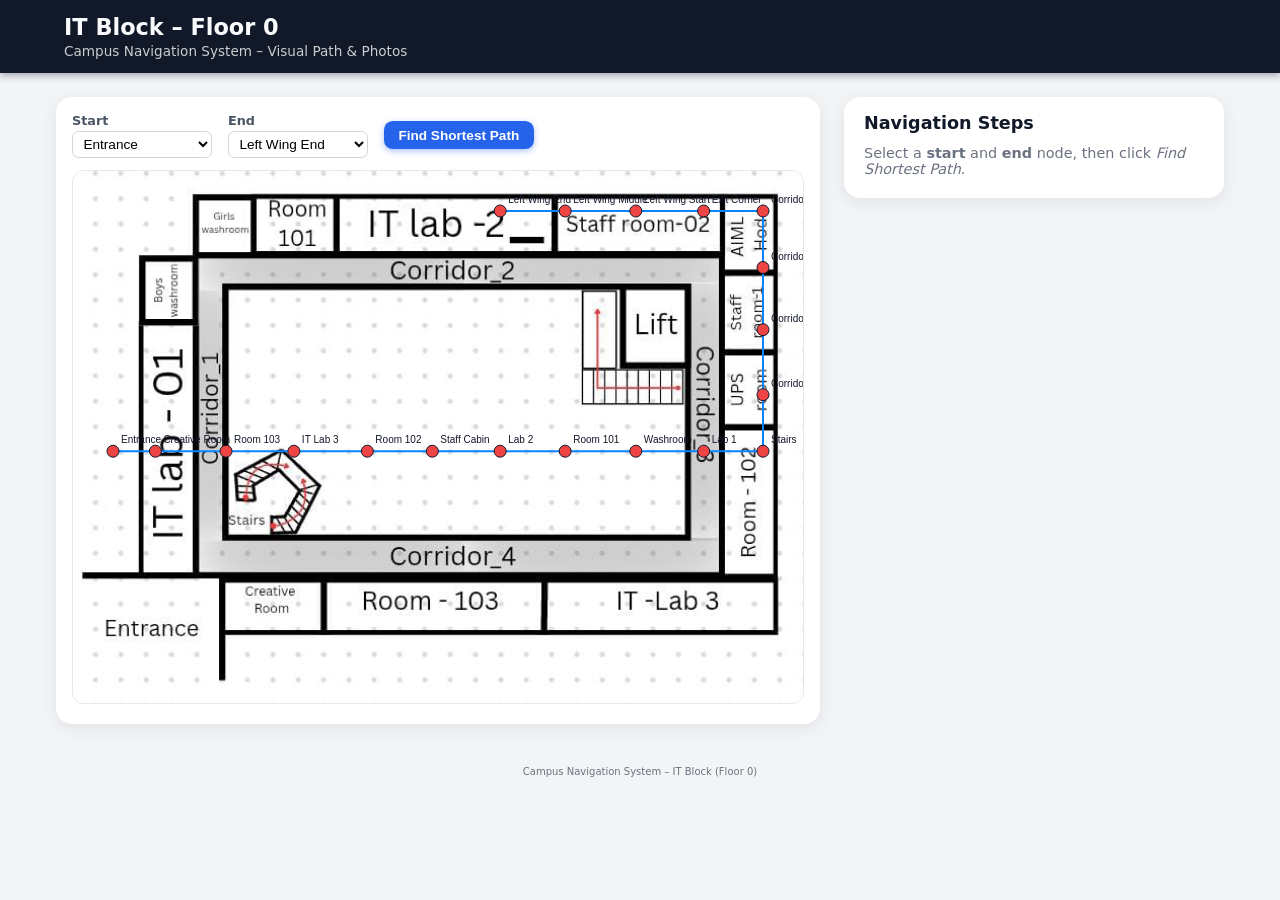
==== data/Buildings/IT_block/floors/floor0/index.html @ 9ea5c450 "change" ====
<!DOCTYPE html>
<html lang="en">
<head>
  <meta charset="UTF-8" />
  <meta name="viewport" content="width=device-width, initial-scale=1.0" />
  <title>IT Block – Floor 0 Navigation</title>
  <link rel="stylesheet" href="style.css" />
</head>
<body>
  <header class="topbar">
    <div class="topbar-inner">
      <div>
        <h1>IT Block – Floor 0</h1>
        <p class="subtitle">Campus Navigation System – Visual Path & Photos</p>
      </div>
    </div>
  </header>

  <main class="layout">
    <!-- LEFT: MAP PANEL -->
    <section class="map-panel">
      <div class="controls">
        <div class="control-group">
          <label for="startNode">Start</label>
          <select id="startNode"></select>
        </div>
        <div class="control-group">
          <label for="endNode">End</label>
          <select id="endNode"></select>
        </div>
        <button id="findPath">Find Shortest Path</button>
        <span id="status" class="status"></span>
      </div>

      <div id="floor-map-container">
        <img
          id="floor-map"
          src="./floormap_0.jpg"
          alt="IT Block – Floor 0 Map"
        />
        <canvas id="floor-canvas"></canvas>
      </div>
    </section>

    <!-- RIGHT: STEP-BY-STEP PANEL -->
    <aside class="info-panel">
      <h2>Navigation Steps</h2>

      <div id="no-path-message">
        Select a <strong>start</strong> and <strong>end</strong> node, then click
        <em>Find Shortest Path</em>.
      </div>

      <div id="path-panel" class="hidden">
        <div class="step-header">
          <button id="prevStep" class="step-btn" type="button">◀ Prev</button>
          <span id="stepIndicator" class="step-indicator"></span>
          <button id="nextStep" class="step-btn" type="button">Next ▶</button>
        </div>

        <div id="step-details">
          <h3 id="step-title"></h3>
          <p id="step-description"></p>
        </div>

        <div class="step-image-wrapper">
          <img id="step-image" alt="Current step photo" />
        </div>

        <h4>Full Path</h4>
        <ol id="step-list"></ol>
      </div>
    </aside>
  </main>

  <footer class="footer">
    <small>Campus Navigation System – IT Block (Floor 0)</small>
  </footer>

  <script src="script.js"></script>
</body>
</html>
---- data/Buildings/IT_block/floors/floor0/style.css ----
*,
*::before,
*::after {
  box-sizing: border-box;
}

body {
  margin: 0;
  font-family: system-ui, -apple-system, BlinkMacSystemFont, "Segoe UI",
    sans-serif;
  background: #f3f4f6;
  color: #111827;
}

/* Top bar */

.topbar {
  background: #111827;
  color: #f9fafb;
  box-shadow: 0 2px 8px rgba(15, 23, 42, 0.4);
}

.topbar-inner {
  max-width: 1200px;
  margin: 0 auto;
  padding: 0.9rem 1.5rem;
  display: flex;
  align-items: center;
  justify-content: space-between;
}

.topbar h1 {
  margin: 0;
  font-size: 1.4rem;
}

.subtitle {
  margin: 0.15rem 0 0;
  font-size: 0.85rem;
  opacity: 0.8;
}

/* Layout */

.layout {
  max-width: 1200px;
  margin: 1.5rem auto 2.5rem;
  padding: 0 1rem;
  display: flex;
  flex-wrap: wrap;
  gap: 1.5rem;
  align-items: flex-start;
}

.map-panel,
.info-panel {
  background: #ffffff;
  border-radius: 1rem;
  box-shadow: 0 4px 16px rgba(15, 23, 42, 0.08);
}

/* Map panel */

.map-panel {
  flex: 1 1 640px;
  padding: 1rem 1rem 1.25rem;
}

.controls {
  display: flex;
  flex-wrap: wrap;
  gap: 0.75rem 1rem;
  align-items: center;
  margin-bottom: 0.75rem;
}

.control-group {
  display: flex;
  flex-direction: column;
  gap: 0.15rem;
  font-size: 0.8rem;
}

label {
  font-weight: 600;
  color: #4b5563;
}

select {
  min-width: 140px;
  padding: 0.25rem 0.4rem;
  border-radius: 0.4rem;
  border: 1px solid #d1d5db;
  font-size: 0.85rem;
  background: #ffffff;
}

button#findPath {
  padding: 0.4rem 0.9rem;
  border-radius: 0.55rem;
  border: none;
  font-size: 0.85rem;
  font-weight: 600;
  cursor: pointer;
  background: #2563eb;
  color: #ffffff;
  box-shadow: 0 2px 6px rgba(37, 99, 235, 0.4);
  transition: transform 0.05s ease, box-shadow 0.05s ease,
    background 0.15s ease;
}

button#findPath:hover {
  background: #1d4ed8;
  box-shadow: 0 4px 10px rgba(37, 99, 235, 0.5);
  transform: translateY(-1px);
}

button#findPath:active {
  transform: translateY(0);
  box-shadow: 0 2px 6px rgba(37, 99, 235, 0.4);
}

.status {
  font-size: 0.8rem;
  color: #6b7280;
}

/* Map + canvas */

#floor-map-container {
  position: relative;
  width: 100%;
  border-radius: 0.75rem;
  border: 1px solid #e5e7eb;
  overflow: hidden;
  margin-top: 0.4rem;
}

#floor-map {
  width: 100%;
  display: block;
}

#floor-canvas {
  position: absolute;
  top: 0;
  left: 0;
  width: 100%;
  height: 100%;
  pointer-events: none;
}

/* Info panel */

.info-panel {
  flex: 1 1 320px;
  max-width: 380px;
  padding: 1rem 1.25rem 1.3rem;
}

.info-panel h2 {
  margin: 0;
  font-size: 1.1rem;
}

#no-path-message {
  margin-top: 0.75rem;
  font-size: 0.9rem;
  color: #6b7280;
}

.hidden {
  display: none;
}

.step-header {
  display: flex;
  align-items: center;
  justify-content: space-between;
  gap: 0.75rem;
  margin-top: 0.8rem;
}

.step-btn {
  padding: 0.25rem 0.7rem;
  font-size: 0.8rem;
  border-radius: 999px;
  border: 1px solid #d1d5db;
  background: #f9fafb;
  cursor: pointer;
}

.step-btn:hover {
  background: #e5e7eb;
}

.step-indicator {
  font-size: 0.85rem;
  font-weight: 600;
  color: #374151;
}

#step-details {
  margin-top: 0.6rem;
}

#step-title {
  margin: 0;
  font-size: 1rem;
}

#step-description {
  margin: 0.25rem 0 0;
  font-size: 0.85rem;
  color: #4b5563;
}

.step-image-wrapper {
  margin-top: 0.7rem;
  border-radius: 0.75rem;
  overflow: hidden;
  border: 1px solid #e5e7eb;
}

#step-image {
  width: 100%;
  height: auto;
  display: block;
  object-fit: cover;
}

#step-list {
  margin: 0.8rem 0 0.4rem;
  padding-left: 1.25rem;
  font-size: 0.85rem;
  max-height: 210px;
  overflow-y: auto;
}

#step-list li {
  margin-bottom: 0.2rem;
}

/* Footer */

.footer {
  text-align: center;
  font-size: 0.75rem;
  color: #6b7280;
  padding-bottom: 1rem;
}

/* Responsive */

@media (max-width: 900px) {
  .layout {
    flex-direction: column;
  }

  .info-panel {
    max-width: 100%;
  }
}
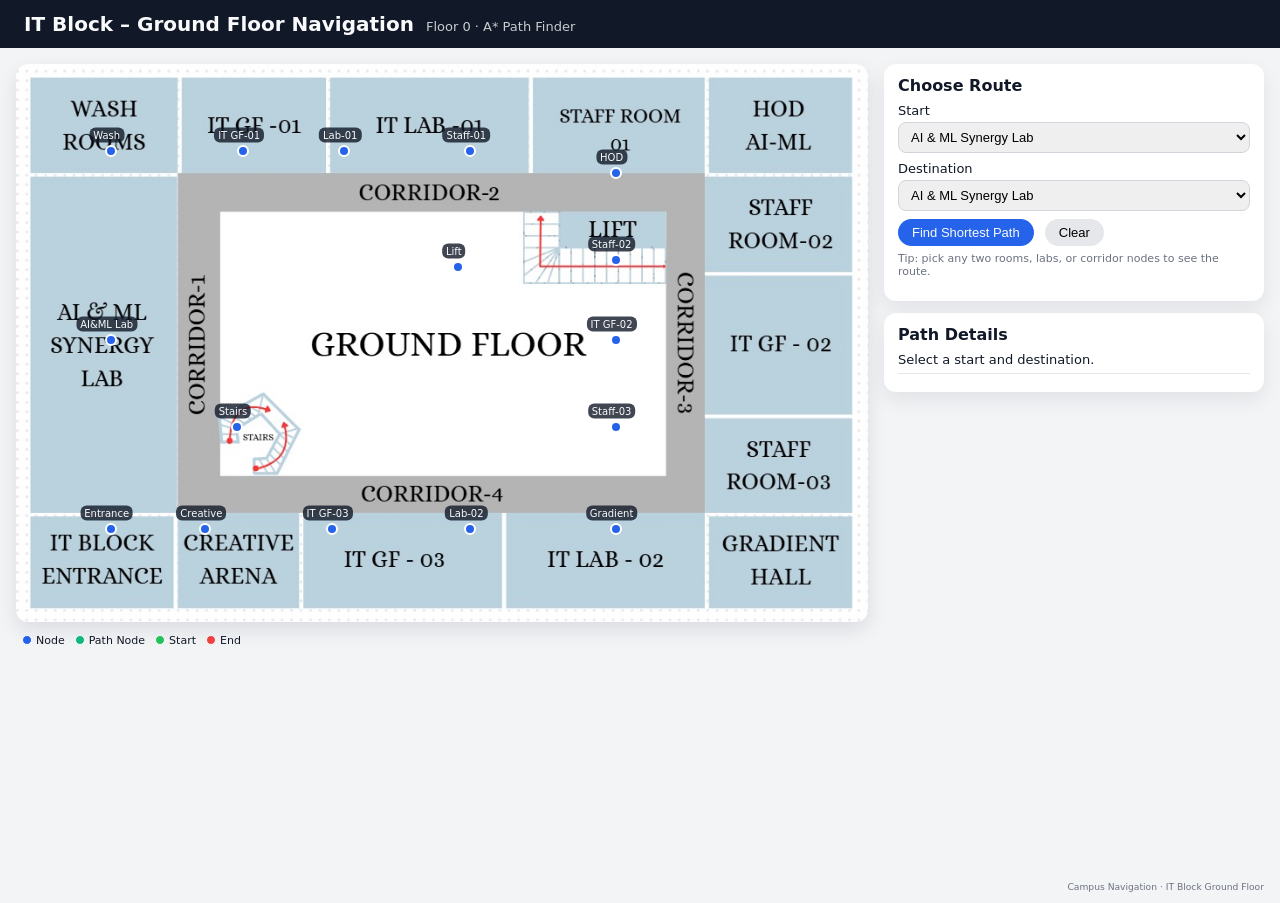
==== commit 16f72ab4: "changes" ====
--- a/data/Buildings/IT_block/floors/floor0/index.html
+++ b/data/Buildings/IT_block/floors/floor0/index.html
@@ -2,81 +2,80 @@
 <html lang="en">
 <head>
   <meta charset="UTF-8" />
-  <meta name="viewport" content="width=device-width, initial-scale=1.0" />
   <title>IT Block – Floor 0 Navigation</title>
   <link rel="stylesheet" href="style.css" />
 </head>
 <body>
-  <header class="topbar">
-    <div class="topbar-inner">
-      <div>
-        <h1>IT Block – Floor 0</h1>
-        <p class="subtitle">Campus Navigation System – Visual Path & Photos</p>
-      </div>
-    </div>
+  <header class="top-bar">
+    <h1>IT Block – Ground Floor Navigation</h1>
+    <span class="subtitle">Floor 0 · A* Path Finder</span>
   </header>
 
   <main class="layout">
-    <!-- LEFT: MAP PANEL -->
+    <!-- LEFT: MAP -->
     <section class="map-panel">
-      <div class="controls">
-        <div class="control-group">
+      <div id="map-container">
+        <!-- Floor map -->
+        <img
+          id="floor-map"
+          src="floormap_0.jpg"
+          alt="IT Block Ground Floor Map"
+        />
+
+        <!-- Path overlay -->
+        <svg id="path-overlay"></svg>
+      </div>
+      <div class="legend">
+        <span class="legend-item">
+          <span class="legend-node normal"></span> Node
+        </span>
+        <span class="legend-item">
+          <span class="legend-node on-path"></span> Path Node
+        </span>
+        <span class="legend-item">
+          <span class="legend-node start"></span> Start
+        </span>
+        <span class="legend-item">
+          <span class="legend-node end"></span> End
+        </span>
+      </div>
+    </section>
+
+    <!-- RIGHT: CONTROLS -->
+    <section class="controls-panel">
+      <div class="card">
+        <h2>Choose Route</h2>
+        <div class="field-row">
           <label for="startNode">Start</label>
           <select id="startNode"></select>
         </div>
-        <div class="control-group">
-          <label for="endNode">End</label>
+        <div class="field-row">
+          <label for="endNode">Destination</label>
           <select id="endNode"></select>
         </div>
-        <button id="findPath">Find Shortest Path</button>
-        <span id="status" class="status"></span>
+        <button id="findPathBtn">Find Shortest Path</button>
+        <button id="clearPathBtn" class="secondary">Clear</button>
+        <p class="hint">
+          Tip: pick any two rooms, labs, or corridor nodes to see the route.
+        </p>
       </div>
 
-      <div id="floor-map-container">
-        <img
-          id="floor-map"
-          src="./floormap_0.jpg"
-          alt="IT Block – Floor 0 Map"
-        />
-        <canvas id="floor-canvas"></canvas>
+      <div class="card">
+        <h2>Path Details</h2>
+        <div id="path-summary" class="path-summary">
+          Select a start and destination.
+        </div>
+        <div id="path-steps" class="path-steps"></div>
       </div>
     </section>
-
-    <!-- RIGHT: STEP-BY-STEP PANEL -->
-    <aside class="info-panel">
-      <h2>Navigation Steps</h2>
-
-      <div id="no-path-message">
-        Select a <strong>start</strong> and <strong>end</strong> node, then click
-        <em>Find Shortest Path</em>.
-      </div>
-
-      <div id="path-panel" class="hidden">
-        <div class="step-header">
-          <button id="prevStep" class="step-btn" type="button">◀ Prev</button>
-          <span id="stepIndicator" class="step-indicator"></span>
-          <button id="nextStep" class="step-btn" type="button">Next ▶</button>
-        </div>
-
-        <div id="step-details">
-          <h3 id="step-title"></h3>
-          <p id="step-description"></p>
-        </div>
-
-        <div class="step-image-wrapper">
-          <img id="step-image" alt="Current step photo" />
-        </div>
-
-        <h4>Full Path</h4>
-        <ol id="step-list"></ol>
-      </div>
-    </aside>
   </main>
 
   <footer class="footer">
-    <small>Campus Navigation System – IT Block (Floor 0)</small>
+    <small>Campus Navigation · IT Block Ground Floor</small>
   </footer>
 
-  <script src="script.js"></script>
+  <script src="script.js" defer></script>
 </body>
 </html>
+
+
--- a/data/Buildings/IT_block/floors/floor0/style.css
+++ b/data/Buildings/IT_block/floors/floor0/style.css
@@ -1,3 +1,5 @@
+/* BASIC LAYOUT */
+
 *,
 *::before,
 *::after {
@@ -7,257 +9,295 @@
 body {
   margin: 0;
   font-family: system-ui, -apple-system, BlinkMacSystemFont, "Segoe UI",
-    sans-serif;
+    Roboto, sans-serif;
   background: #f3f4f6;
   color: #111827;
 }
 
-/* Top bar */
-
-.topbar {
+.top-bar {
+  padding: 12px 24px;
   background: #111827;
   color: #f9fafb;
-  box-shadow: 0 2px 8px rgba(15, 23, 42, 0.4);
-}
-
-.topbar-inner {
-  max-width: 1200px;
-  margin: 0 auto;
-  padding: 0.9rem 1.5rem;
-  display: flex;
-  align-items: center;
-  justify-content: space-between;
-}
-
-.topbar h1 {
+  display: flex;
+  align-items: baseline;
+  gap: 12px;
+}
+
+.top-bar h1 {
   margin: 0;
-  font-size: 1.4rem;
+  font-size: 20px;
 }
 
 .subtitle {
-  margin: 0.15rem 0 0;
-  font-size: 0.85rem;
+  font-size: 13px;
   opacity: 0.8;
 }
 
-/* Layout */
-
 .layout {
-  max-width: 1200px;
-  margin: 1.5rem auto 2.5rem;
-  padding: 0 1rem;
-  display: flex;
-  flex-wrap: wrap;
-  gap: 1.5rem;
-  align-items: flex-start;
-}
-
-.map-panel,
-.info-panel {
+  display: flex;
+  gap: 16px;
+  padding: 16px;
+  height: calc(100vh - 72px);
+}
+
+/* PANELS */
+
+.map-panel {
+  flex: 2;
+  min-width: 0;
+  display: flex;
+  flex-direction: column;
+  gap: 8px;
+}
+
+.controls-panel {
+  flex: 1;
+  min-width: 280px;
+  max-width: 380px;
+  display: flex;
+  flex-direction: column;
+  gap: 12px;
+}
+
+.card {
   background: #ffffff;
-  border-radius: 1rem;
-  box-shadow: 0 4px 16px rgba(15, 23, 42, 0.08);
-}
-
-/* Map panel */
-
-.map-panel {
-  flex: 1 1 640px;
-  padding: 1rem 1rem 1.25rem;
-}
-
-.controls {
-  display: flex;
-  flex-wrap: wrap;
-  gap: 0.75rem 1rem;
-  align-items: center;
-  margin-bottom: 0.75rem;
-}
-
-.control-group {
-  display: flex;
-  flex-direction: column;
-  gap: 0.15rem;
-  font-size: 0.8rem;
-}
-
-label {
-  font-weight: 600;
-  color: #4b5563;
-}
-
-select {
-  min-width: 140px;
-  padding: 0.25rem 0.4rem;
-  border-radius: 0.4rem;
-  border: 1px solid #d1d5db;
-  font-size: 0.85rem;
-  background: #ffffff;
-}
-
-button#findPath {
-  padding: 0.4rem 0.9rem;
-  border-radius: 0.55rem;
-  border: none;
-  font-size: 0.85rem;
-  font-weight: 600;
-  cursor: pointer;
-  background: #2563eb;
-  color: #ffffff;
-  box-shadow: 0 2px 6px rgba(37, 99, 235, 0.4);
-  transition: transform 0.05s ease, box-shadow 0.05s ease,
-    background 0.15s ease;
-}
-
-button#findPath:hover {
-  background: #1d4ed8;
-  box-shadow: 0 4px 10px rgba(37, 99, 235, 0.5);
-  transform: translateY(-1px);
-}
-
-button#findPath:active {
-  transform: translateY(0);
-  box-shadow: 0 2px 6px rgba(37, 99, 235, 0.4);
-}
-
-.status {
-  font-size: 0.8rem;
-  color: #6b7280;
-}
-
-/* Map + canvas */
-
-#floor-map-container {
+  border-radius: 12px;
+  padding: 12px 14px;
+  box-shadow: 0 8px 20px rgba(15, 23, 42, 0.08);
+}
+
+.card h2 {
+  margin: 0 0 8px;
+  font-size: 16px;
+}
+
+/* MAP + NODES */
+
+#map-container {
   position: relative;
+  background: #e5e7eb;
+  border-radius: 12px;
+  overflow: hidden;
+  box-shadow: 0 8px 20px rgba(15, 23, 42, 0.1);
+}
+
+#floor-map {
+  display: block;
   width: 100%;
-  border-radius: 0.75rem;
-  border: 1px solid #e5e7eb;
-  overflow: hidden;
-  margin-top: 0.4rem;
-}
-
-#floor-map {
-  width: 100%;
-  display: block;
-}
-
-#floor-canvas {
+  height: auto;
+}
+
+/* SVG overlay that holds the path polyline */
+#path-overlay {
   position: absolute;
-  top: 0;
-  left: 0;
+  inset: 0;
   width: 100%;
   height: 100%;
   pointer-events: none;
 }
 
-/* Info panel */
-
-.info-panel {
-  flex: 1 1 320px;
-  max-width: 380px;
-  padding: 1rem 1.25rem 1.3rem;
-}
-
-.info-panel h2 {
-  margin: 0;
-  font-size: 1.1rem;
-}
-
-#no-path-message {
-  margin-top: 0.75rem;
-  font-size: 0.9rem;
+/* Node markers */
+
+.map-node {
+  position: absolute;
+  width: 12px;
+  height: 12px;
+  border-radius: 999px;
+  border: 2px solid #ffffff;
+  background: #2563eb; /* normal node */
+  transform: translate(-50%, -50%);
+  cursor: pointer;
+}
+
+.map-node.on-path {
+  background: #10b981;
+}
+
+.map-node.start-node {
+  background: #22c55e;
+}
+
+.map-node.end-node {
+  background: #ef4444;
+}
+
+.map-node:hover {
+  box-shadow: 0 0 0 4px rgba(37, 99, 235, 0.3);
+}
+
+/* Tiny label near each node (optional) */
+
+.map-node-label {
+  position: absolute;
+  white-space: nowrap;
+  font-size: 10px;
+  padding: 2px 4px;
+  border-radius: 6px;
+  background: rgba(17, 24, 39, 0.8);
+  color: #f9fafb;
+  transform: translate(-50%, -130%);
+  pointer-events: none;
+}
+
+/* LEGEND */
+
+.legend {
+  display: flex;
+  flex-wrap: wrap;
+  gap: 10px;
+  font-size: 11px;
+  padding: 4px 6px;
+}
+
+.legend-item {
+  display: inline-flex;
+  align-items: center;
+  gap: 4px;
+}
+
+.legend-node {
+  display: inline-block;
+  width: 10px;
+  height: 10px;
+  border-radius: 999px;
+  border: 1px solid #ffffff;
+}
+
+.legend-node.normal {
+  background: #2563eb;
+}
+
+.legend-node.on-path {
+  background: #10b981;
+}
+
+.legend-node.start {
+  background: #22c55e;
+}
+
+.legend-node.end {
+  background: #ef4444;
+}
+
+/* CONTROLS */
+
+.field-row {
+  display: flex;
+  flex-direction: column;
+  gap: 4px;
+  margin-bottom: 8px;
+}
+
+label {
+  font-size: 13px;
+}
+
+select {
+  padding: 6px 8px;
+  border-radius: 8px;
+  border: 1px solid #d1d5db;
+  font-size: 13px;
+  outline: none;
+}
+
+select:focus {
+  border-color: #2563eb;
+  box-shadow: 0 0 0 1px rgba(37, 99, 235, 0.4);
+}
+
+button {
+  border: none;
+  border-radius: 999px;
+  padding: 6px 14px;
+  font-size: 13px;
+  font-weight: 500;
+  cursor: pointer;
+  margin-right: 6px;
+}
+
+#findPathBtn {
+  background: #2563eb;
+  color: #f9fafb;
+}
+
+#findPathBtn:hover {
+  filter: brightness(1.05);
+}
+
+.secondary {
+  background: #e5e7eb;
+}
+
+.secondary:hover {
+  filter: brightness(0.97);
+}
+
+.hint {
+  font-size: 11px;
   color: #6b7280;
-}
-
-.hidden {
-  display: none;
-}
-
-.step-header {
-  display: flex;
-  align-items: center;
-  justify-content: space-between;
-  gap: 0.75rem;
-  margin-top: 0.8rem;
-}
-
-.step-btn {
-  padding: 0.25rem 0.7rem;
-  font-size: 0.8rem;
-  border-radius: 999px;
-  border: 1px solid #d1d5db;
-  background: #f9fafb;
-  cursor: pointer;
-}
-
-.step-btn:hover {
-  background: #e5e7eb;
-}
-
-.step-indicator {
-  font-size: 0.85rem;
+  margin-top: 6px;
+}
+
+/* PATH DETAILS */
+
+.path-summary {
+  font-size: 13px;
+  margin-bottom: 6px;
+}
+
+.path-steps {
+  max-height: 55vh;
+  overflow-y: auto;
+  border-top: 1px solid #e5e7eb;
+  padding-top: 6px;
+  font-size: 12px;
+}
+
+.step-item {
+  margin-bottom: 8px;
+  padding-bottom: 6px;
+  border-bottom: 1px dashed #e5e7eb;
+}
+
+.step-item:last-child {
+  border-bottom: none;
+}
+
+.step-title {
   font-weight: 600;
-  color: #374151;
-}
-
-#step-details {
-  margin-top: 0.6rem;
-}
-
-#step-title {
-  margin: 0;
-  font-size: 1rem;
-}
-
-#step-description {
-  margin: 0.25rem 0 0;
-  font-size: 0.85rem;
-  color: #4b5563;
-}
-
-.step-image-wrapper {
-  margin-top: 0.7rem;
-  border-radius: 0.75rem;
-  overflow: hidden;
-  border: 1px solid #e5e7eb;
-}
-
-#step-image {
-  width: 100%;
-  height: auto;
+  margin-bottom: 2px;
+}
+
+.step-meta {
+  font-size: 11px;
+  color: #6b7280;
+}
+
+.step-photo {
   display: block;
-  object-fit: cover;
-}
-
-#step-list {
-  margin: 0.8rem 0 0.4rem;
-  padding-left: 1.25rem;
-  font-size: 0.85rem;
-  max-height: 210px;
-  overflow-y: auto;
-}
-
-#step-list li {
-  margin-bottom: 0.2rem;
-}
-
-/* Footer */
+  margin-top: 4px;
+  max-width: 100%;
+  border-radius: 8px;
+}
+
+/* FOOTER */
 
 .footer {
-  text-align: center;
-  font-size: 0.75rem;
+  padding: 4px 16px 10px;
+  font-size: 11px;
   color: #6b7280;
-  padding-bottom: 1rem;
-}
-
-/* Responsive */
+  text-align: right;
+}
+
+/* SMALL SCREENS */
 
 @media (max-width: 900px) {
   .layout {
     flex-direction: column;
+    height: auto;
   }
 
-  .info-panel {
-    max-width: 100%;
+  .controls-panel {
+    max-width: none;
   }
 }
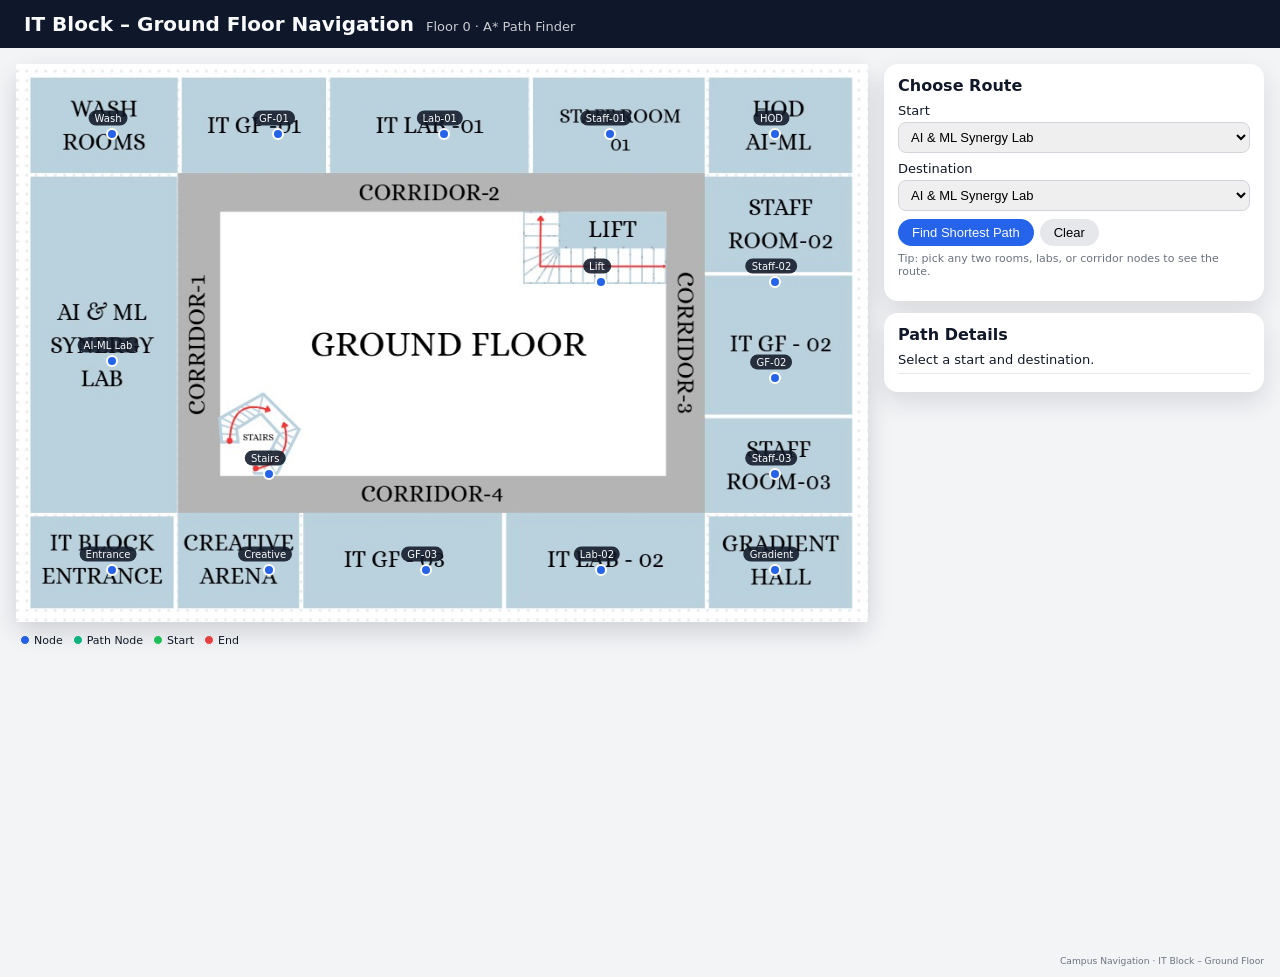
==== commit 2239d8a2: "addition for floor 0" ====
--- a/data/Buildings/IT_block/floors/floor0/index.html
+++ b/data/Buildings/IT_block/floors/floor0/index.html
@@ -15,28 +15,24 @@
     <!-- LEFT: MAP -->
     <section class="map-panel">
       <div id="map-container">
-        <!-- Floor map -->
-        <img
-          id="floor-map"
-          src="floormap_0.jpg"
-          alt="IT Block Ground Floor Map"
-        />
-
-        <!-- Path overlay -->
+        <!-- Floor map image -->
+       <img id="floor-map" src="photos/floormap_0.jpeg" alt="IT Block Ground Floor Map">
+        <!-- Path overlay (SVG) -->
         <svg id="path-overlay"></svg>
       </div>
+
       <div class="legend">
         <span class="legend-item">
-          <span class="legend-node normal"></span> Node
+          <span class="legend-dot node"></span> Node
         </span>
         <span class="legend-item">
-          <span class="legend-node on-path"></span> Path Node
+          <span class="legend-dot path"></span> Path Node
         </span>
         <span class="legend-item">
-          <span class="legend-node start"></span> Start
+          <span class="legend-dot start"></span> Start
         </span>
         <span class="legend-item">
-          <span class="legend-node end"></span> End
+          <span class="legend-dot end"></span> End
         </span>
       </div>
     </section>
@@ -45,16 +41,22 @@
     <section class="controls-panel">
       <div class="card">
         <h2>Choose Route</h2>
+
         <div class="field-row">
           <label for="startNode">Start</label>
           <select id="startNode"></select>
         </div>
+
         <div class="field-row">
           <label for="endNode">Destination</label>
           <select id="endNode"></select>
         </div>
-        <button id="findPathBtn">Find Shortest Path</button>
-        <button id="clearPathBtn" class="secondary">Clear</button>
+
+        <div class="button-row">
+          <button id="findPathBtn">Find Shortest Path</button>
+          <button id="clearPathBtn" class="secondary">Clear</button>
+        </div>
+
         <p class="hint">
           Tip: pick any two rooms, labs, or corridor nodes to see the route.
         </p>
@@ -71,11 +73,12 @@
   </main>
 
   <footer class="footer">
-    <small>Campus Navigation · IT Block Ground Floor</small>
+    <small>Campus Navigation · IT Block – Ground Floor</small>
   </footer>
 
   <script src="script.js" defer></script>
-</body>
+  </body>
 </html>
 
 
+
--- a/data/Buildings/IT_block/floors/floor0/style.css
+++ b/data/Buildings/IT_block/floors/floor0/style.css
@@ -1,4 +1,4 @@
-/* BASIC LAYOUT */
+/* GENERAL LAYOUT */
 
 *,
 *::before,
@@ -15,12 +15,12 @@
 }
 
 .top-bar {
-  padding: 12px 24px;
-  background: #111827;
-  color: #f9fafb;
   display: flex;
   align-items: baseline;
   gap: 12px;
+  padding: 12px 24px;
+  background: #0f172a;
+  color: #f9fafb;
 }
 
 .top-bar h1 {
@@ -37,10 +37,7 @@
   display: flex;
   gap: 16px;
   padding: 16px;
-  height: calc(100vh - 72px);
-}
-
-/* PANELS */
+}
 
 .map-panel {
   flex: 2;
@@ -48,6 +45,7 @@
   display: flex;
   flex-direction: column;
   gap: 8px;
+  overflow-y: auto !important;
 }
 
 .controls-panel {
@@ -59,35 +57,24 @@
   gap: 12px;
 }
 
-.card {
-  background: #ffffff;
-  border-radius: 12px;
-  padding: 12px 14px;
-  box-shadow: 0 8px 20px rgba(15, 23, 42, 0.08);
-}
-
-.card h2 {
-  margin: 0 0 8px;
-  font-size: 16px;
-}
-
-/* MAP + NODES */
+/* MAP + OVERLAY */
 
 #map-container {
+  height: auto !important;
   position: relative;
+  display: inline-block; /* important: container height follows image */
+  border-radius: 14px;
   background: #e5e7eb;
-  border-radius: 12px;
-  overflow: hidden;
-  box-shadow: 0 8px 20px rgba(15, 23, 42, 0.1);
+  box-shadow: 0 10px 24px rgba(15, 23, 42, 0.16);
 }
 
 #floor-map {
   display: block;
   width: 100%;
-  height: auto;
-}
-
-/* SVG overlay that holds the path polyline */
+  height: auto; /* keeps aspect ratio */
+}
+
+/* SVG overlay sits exactly on top of the image */
 #path-overlay {
   position: absolute;
   inset: 0;
@@ -96,7 +83,7 @@
   pointer-events: none;
 }
 
-/* Node markers */
+/* NODES */
 
 .map-node {
   position: absolute;
@@ -104,7 +91,7 @@
   height: 12px;
   border-radius: 999px;
   border: 2px solid #ffffff;
-  background: #2563eb; /* normal node */
+  background: #2563eb;
   transform: translate(-50%, -50%);
   cursor: pointer;
 }
@@ -125,17 +112,15 @@
   box-shadow: 0 0 0 4px rgba(37, 99, 235, 0.3);
 }
 
-/* Tiny label near each node (optional) */
-
 .map-node-label {
   position: absolute;
+  transform: translate(-50%, -130%);
+  padding: 2px 6px;
+  font-size: 10px;
+  border-radius: 999px;
+  background: rgba(17, 24, 39, 0.88);
+  color: #f9fafb;
   white-space: nowrap;
-  font-size: 10px;
-  padding: 2px 4px;
-  border-radius: 6px;
-  background: rgba(17, 24, 39, 0.8);
-  color: #f9fafb;
-  transform: translate(-50%, -130%);
   pointer-events: none;
 }
 
@@ -146,7 +131,7 @@
   flex-wrap: wrap;
   gap: 10px;
   font-size: 11px;
-  padding: 4px 6px;
+  padding: 4px 4px;
 }
 
 .legend-item {
@@ -155,31 +140,39 @@
   gap: 4px;
 }
 
-.legend-node {
-  display: inline-block;
+.legend-dot {
   width: 10px;
   height: 10px;
   border-radius: 999px;
   border: 1px solid #ffffff;
 }
 
-.legend-node.normal {
+.legend-dot.node {
   background: #2563eb;
 }
-
-.legend-node.on-path {
+.legend-dot.path {
   background: #10b981;
 }
-
-.legend-node.start {
+.legend-dot.start {
   background: #22c55e;
 }
-
-.legend-node.end {
+.legend-dot.end {
   background: #ef4444;
 }
 
-/* CONTROLS */
+/* CARDS / CONTROLS */
+
+.card {
+  background: #ffffff;
+  border-radius: 14px;
+  padding: 12px 14px;
+  box-shadow: 0 10px 24px rgba(15, 23, 42, 0.12);
+}
+
+.card h2 {
+  margin: 0 0 8px;
+  font-size: 16px;
+}
 
 .field-row {
   display: flex;
@@ -205,6 +198,12 @@
   box-shadow: 0 0 0 1px rgba(37, 99, 235, 0.4);
 }
 
+.button-row {
+  display: flex;
+  gap: 6px;
+  margin-top: 4px;
+}
+
 button {
   border: none;
   border-radius: 999px;
@@ -212,7 +211,6 @@
   font-size: 13px;
   font-weight: 500;
   cursor: pointer;
-  margin-right: 6px;
 }
 
 #findPathBtn {
@@ -229,26 +227,27 @@
 }
 
 .secondary:hover {
-  filter: brightness(0.97);
+  filter: brightness(0.96);
 }
 
 .hint {
   font-size: 11px;
+  margin-top: 6px;
   color: #6b7280;
-  margin-top: 6px;
 }
 
 /* PATH DETAILS */
 
 .path-summary {
   font-size: 13px;
-  margin-bottom: 6px;
+  margin-bottom: 4px;
 }
 
 .path-steps {
   max-height: 55vh;
   overflow-y: auto;
   border-top: 1px solid #e5e7eb;
+  margin-top: 6px;
   padding-top: 6px;
   font-size: 12px;
 }
@@ -275,21 +274,21 @@
 
 .step-photo {
   display: block;
-  margin-top: 4px;
   max-width: 100%;
   border-radius: 8px;
+  margin-top: 4px;
 }
 
 /* FOOTER */
 
 .footer {
-  padding: 4px 16px 10px;
+  padding: 6px 16px 10px;
   font-size: 11px;
+  text-align: right;
   color: #6b7280;
-  text-align: right;
-}
-
-/* SMALL SCREENS */
+}
+
+/* RESPONSIVE */
 
 @media (max-width: 900px) {
   .layout {
@@ -301,3 +300,20 @@
     max-width: none;
   }
 }
+#map-container,
+.map-panel {
+    height: auto !important;
+    max-height: none !important;
+    overflow: visible !important;
+}
+
+#floor-map {
+    display: block;
+    width: 100%;
+    height: auto !important;
+}
+/* FIX: Allow full map height */
+.layout {
+    height: auto !important;
+    min-height: 100vh;
+}
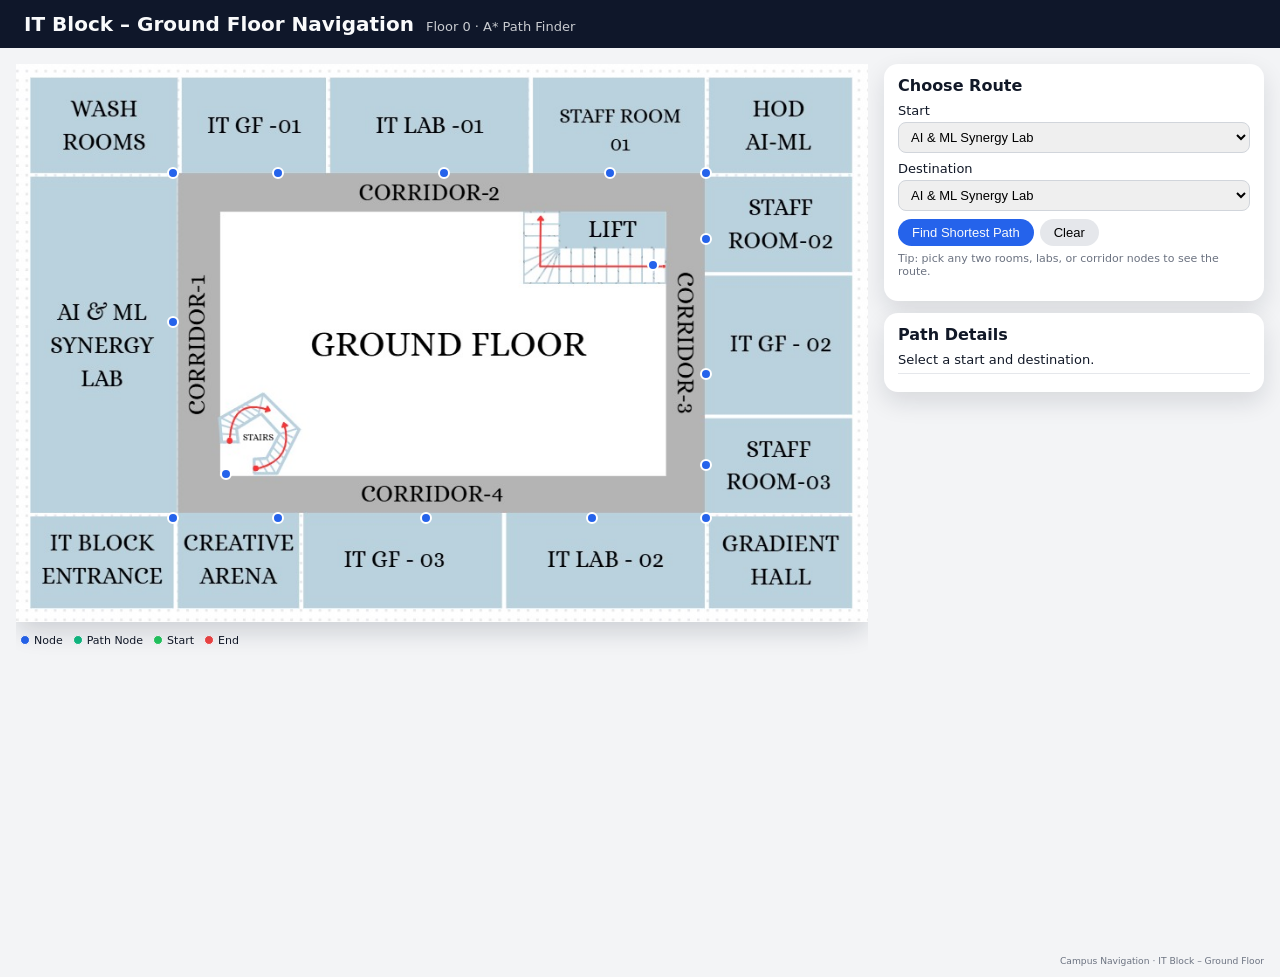
==== commit 7c4285d7: "change of code" ====
--- a/data/Buildings/IT_block/floors/floor0/index.html
+++ b/data/Buildings/IT_block/floors/floor0/index.html
@@ -64,6 +64,9 @@
 
       <div class="card">
         <h2>Path Details</h2>
+        <button id="toFloor1Btn" class="secondary" style="display:none;">
+  Continue on Floor 1
+</button>
         <div id="path-summary" class="path-summary">
           Select a start and destination.
         </div>
--- a/data/Buildings/IT_block/floors/floor0/style.css
+++ b/data/Buildings/IT_block/floors/floor0/style.css
@@ -37,6 +37,8 @@
   display: flex;
   gap: 16px;
   padding: 16px;
+  height: auto !important;
+  min-height: 100vh;
 }
 
 .map-panel {
@@ -57,12 +59,11 @@
   gap: 12px;
 }
 
-/* MAP + OVERLAY */
+/* MAP */
 
 #map-container {
-  height: auto !important;
   position: relative;
-  display: inline-block; /* important: container height follows image */
+  display: inline-block;
   border-radius: 14px;
   background: #e5e7eb;
   box-shadow: 0 10px 24px rgba(15, 23, 42, 0.16);
@@ -71,10 +72,10 @@
 #floor-map {
   display: block;
   width: 100%;
-  height: auto; /* keeps aspect ratio */
-}
-
-/* SVG overlay sits exactly on top of the image */
+  height: auto;
+}
+
+/* SVG overlay */
 #path-overlay {
   position: absolute;
   inset: 0;
@@ -83,7 +84,7 @@
   pointer-events: none;
 }
 
-/* NODES */
+/* NODES — NO LABELS */
 
 .map-node {
   position: absolute;
@@ -112,16 +113,9 @@
   box-shadow: 0 0 0 4px rgba(37, 99, 235, 0.3);
 }
 
+/* REMOVED LABELS — Hidden Entirely */
 .map-node-label {
-  position: absolute;
-  transform: translate(-50%, -130%);
-  padding: 2px 6px;
-  font-size: 10px;
-  border-radius: 999px;
-  background: rgba(17, 24, 39, 0.88);
-  color: #f9fafb;
-  white-space: nowrap;
-  pointer-events: none;
+  display: none !important;
 }
 
 /* LEGEND */
@@ -160,7 +154,7 @@
   background: #ef4444;
 }
 
-/* CARDS / CONTROLS */
+/* CARDS */
 
 .card {
   background: #ffffff;
@@ -300,20 +294,4 @@
     max-width: none;
   }
 }
-#map-container,
-.map-panel {
-    height: auto !important;
-    max-height: none !important;
-    overflow: visible !important;
-}
-
-#floor-map {
-    display: block;
-    width: 100%;
-    height: auto !important;
-}
-/* FIX: Allow full map height */
-.layout {
-    height: auto !important;
-    min-height: 100vh;
-}
+
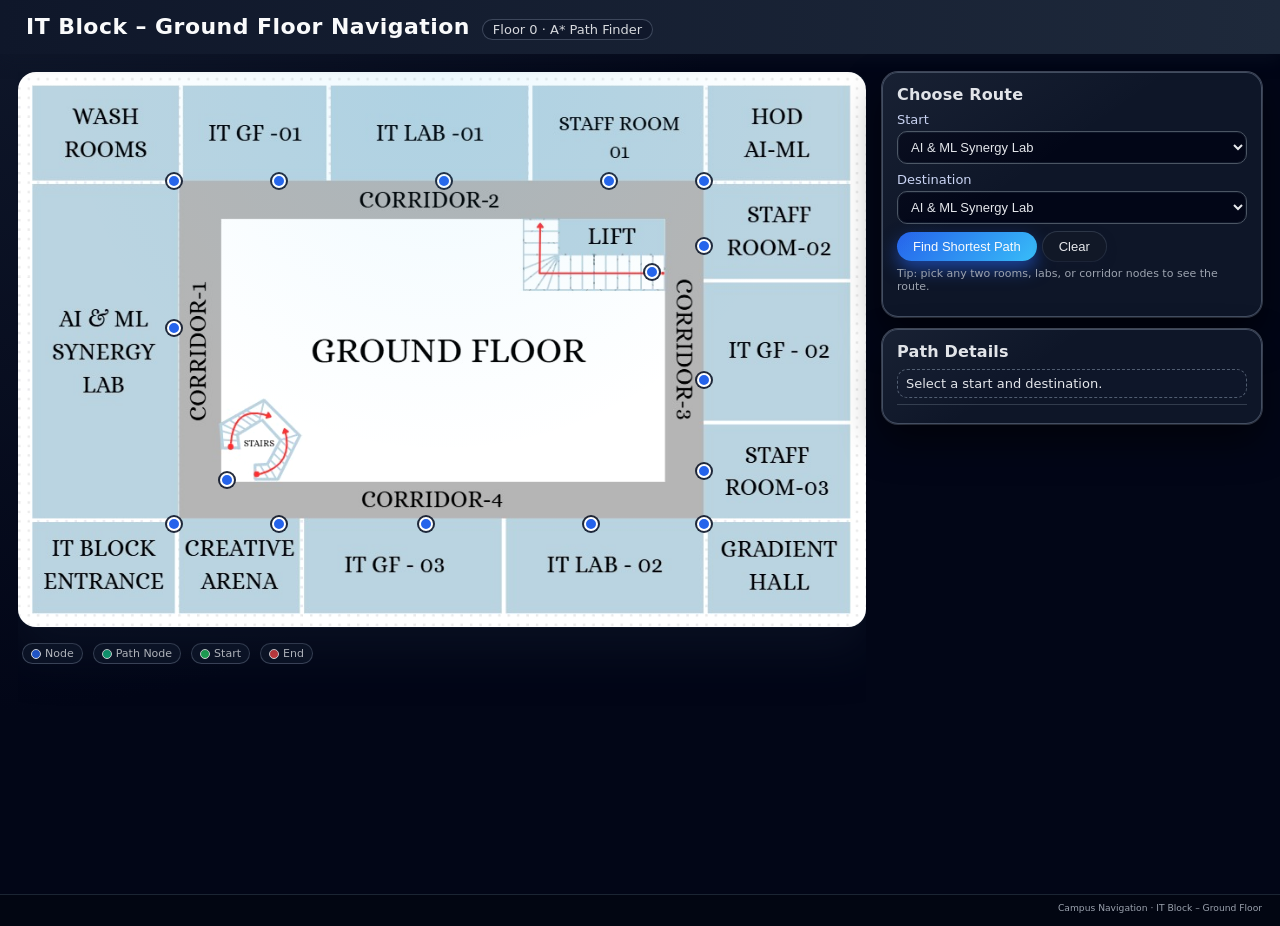
==== commit 2df95af2: "ADD" ====
--- a/data/Buildings/IT_block/floors/floor0/index.html
+++ b/data/Buildings/IT_block/floors/floor0/index.html
@@ -64,9 +64,6 @@
 
       <div class="card">
         <h2>Path Details</h2>
-        <button id="toFloor1Btn" class="secondary" style="display:none;">
-  Continue on Floor 1
-</button>
         <div id="path-summary" class="path-summary">
           Select a start and destination.
         </div>
@@ -82,6 +79,3 @@
   <script src="script.js" defer></script>
   </body>
 </html>
-
-
-
--- a/data/Buildings/IT_block/floors/floor0/style.css
+++ b/data/Buildings/IT_block/floors/floor0/style.css
@@ -1,4 +1,6 @@
-/* GENERAL LAYOUT */
+/* ===============================
+   GLOBAL + LAYOUT
+   =============================== */
 
 *,
 *::before,
@@ -10,45 +12,61 @@
   margin: 0;
   font-family: system-ui, -apple-system, BlinkMacSystemFont, "Segoe UI",
     Roboto, sans-serif;
-  background: #f3f4f6;
+  background: radial-gradient(circle at top left, #0f172a 0, #020617 45%, #020617 100%);
   color: #111827;
 }
+
+/* Top Bar / App Header */
 
 .top-bar {
   display: flex;
   align-items: baseline;
   gap: 12px;
-  padding: 12px 24px;
-  background: #0f172a;
+  padding: 14px 26px;
+  background: linear-gradient(90deg, #0f172a, #1e293b);
   color: #f9fafb;
+  position: sticky;
+  top: 0;
+  z-index: 20;
+  box-shadow: 0 4px 18px rgba(15, 23, 42, 0.5);
 }
 
 .top-bar h1 {
   margin: 0;
-  font-size: 20px;
+  font-size: 22px;
+  letter-spacing: 0.02em;
 }
 
 .subtitle {
   font-size: 13px;
-  opacity: 0.8;
-}
+  opacity: 0.85;
+  padding: 2px 10px;
+  border-radius: 999px;
+  background: rgba(15, 23, 42, 0.9);
+  border: 1px solid rgba(148, 163, 184, 0.4);
+}
+
+/* Main Layout */
 
 .layout {
   display: flex;
   gap: 16px;
-  padding: 16px;
-  height: auto !important;
-  min-height: 100vh;
-}
+  padding: 18px;
+  min-height: calc(100vh - 60px);
+}
+
+/* Left: Map panel */
 
 .map-panel {
   flex: 2;
   min-width: 0;
   display: flex;
   flex-direction: column;
-  gap: 8px;
+  gap: 10px;
   overflow-y: auto !important;
 }
+
+/* Right: Controls panel */
 
 .controls-panel {
   flex: 1;
@@ -59,23 +77,50 @@
   gap: 12px;
 }
 
-/* MAP */
+
+/* ===============================
+   MAP + OVERLAY
+   =============================== */
 
 #map-container {
   position: relative;
   display: inline-block;
-  border-radius: 14px;
-  background: #e5e7eb;
-  box-shadow: 0 10px 24px rgba(15, 23, 42, 0.16);
+  border-radius: 18px;
+  background: #020617;
+  box-shadow:
+    0 25px 45px rgba(15, 23, 42, 0.55),
+    0 0 0 1px rgba(15, 23, 42, 0.75);
+  overflow: hidden;
+}
+
+/* subtle border glow */
+#map-container::before {
+  content: "";
+  position: absolute;
+  inset: 0;
+  border-radius: inherit;
+  pointer-events: none;
+  border: 1px solid rgba(148, 163, 184, 0.35);
+}
+
+/* background behind the map */
+#map-container::after {
+  content: "";
+  position: absolute;
+  inset: 0;
+  background: radial-gradient(circle at top, rgba(56, 189, 248, 0.085), transparent 55%);
+  pointer-events: none;
 }
 
 #floor-map {
   display: block;
   width: 100%;
   height: auto;
-}
-
-/* SVG overlay */
+  filter: saturate(1.05) contrast(1.02);
+}
+
+/* SVG overlay for path */
+
 #path-overlay {
   position: absolute;
   inset: 0;
@@ -84,54 +129,93 @@
   pointer-events: none;
 }
 
-/* NODES — NO LABELS */
+/* animate the path that JS draws */
+#path-overlay polyline {
+  stroke: #10b981;
+  stroke-width: 8;
+  stroke-linecap: round;
+  stroke-linejoin: round;
+  fill: none;
+  opacity: 0.8;
+  stroke-dasharray: 1000;
+  stroke-dashoffset: 1000;
+  animation: drawPath 0.9s ease-out forwards;
+}
+
+@keyframes drawPath {
+  to {
+    stroke-dashoffset: 0;
+  }
+}
+
+
+/* ===============================
+   NODES (NO LABELS)
+   =============================== */
 
 .map-node {
   position: absolute;
-  width: 12px;
-  height: 12px;
+  width: 14px;
+  height: 14px;
   border-radius: 999px;
   border: 2px solid #ffffff;
   background: #2563eb;
   transform: translate(-50%, -50%);
   cursor: pointer;
+  box-shadow: 0 0 0 2px rgba(15, 23, 42, 0.9);
+  transition:
+    transform 0.16s ease-out,
+    box-shadow 0.16s ease-out,
+    background 0.16s ease-out;
 }
 
 .map-node.on-path {
   background: #10b981;
+  box-shadow: 0 0 0 4px rgba(16, 185, 129, 0.35);
 }
 
 .map-node.start-node {
   background: #22c55e;
+  box-shadow: 0 0 0 5px rgba(34, 197, 94, 0.45);
 }
 
 .map-node.end-node {
   background: #ef4444;
+  box-shadow: 0 0 0 5px rgba(239, 68, 68, 0.45);
 }
 
 .map-node:hover {
-  box-shadow: 0 0 0 4px rgba(37, 99, 235, 0.3);
-}
-
-/* REMOVED LABELS — Hidden Entirely */
+  transform: translate(-50%, -50%) scale(1.15);
+  box-shadow: 0 0 0 6px rgba(37, 99, 235, 0.38);
+}
+
+/* labels are disabled as in your original */
 .map-node-label {
   display: none !important;
 }
 
-/* LEGEND */
+
+/* ===============================
+   LEGEND
+   =============================== */
 
 .legend {
   display: flex;
   flex-wrap: wrap;
   gap: 10px;
   font-size: 11px;
-  padding: 4px 4px;
+  padding: 6px 4px 2px;
+  color: #e5e7eb;
 }
 
 .legend-item {
   display: inline-flex;
   align-items: center;
   gap: 4px;
+  padding: 3px 8px;
+  border-radius: 999px;
+  background: rgba(15, 23, 42, 0.75);
+  border: 1px solid rgba(148, 163, 184, 0.4);
 }
 
 .legend-dot {
@@ -154,19 +238,50 @@
   background: #ef4444;
 }
 
-/* CARDS */
+
+/* ===============================
+   CARDS (RIGHT PANEL)
+   =============================== */
 
 .card {
-  background: #ffffff;
-  border-radius: 14px;
+  background: rgba(15, 23, 42, 0.96);
+  border-radius: 16px;
   padding: 12px 14px;
-  box-shadow: 0 10px 24px rgba(15, 23, 42, 0.12);
+  box-shadow:
+    0 18px 36px rgba(0, 0, 0, 0.55),
+    0 0 0 1px rgba(148, 163, 184, 0.45);
+  color: #e5e7eb;
+  backdrop-filter: blur(14px);
+  border: 1px solid rgba(148, 163, 184, 0.4);
+  position: relative;
+  overflow: hidden;
+}
+
+/* subtle glossy highlight */
+.card::before {
+  content: "";
+  position: absolute;
+  inset: 0;
+  background: linear-gradient(
+    145deg,
+    rgba(148, 163, 184, 0.08),
+    transparent 40%,
+    transparent
+  );
+  pointer-events: none;
 }
 
 .card h2 {
   margin: 0 0 8px;
   font-size: 16px;
-}
+  font-weight: 600;
+  letter-spacing: 0.01em;
+}
+
+
+/* ===============================
+   FORM ELEMENTS (SELECTS + BUTTONS)
+   =============================== */
 
 .field-row {
   display: flex;
@@ -177,19 +292,30 @@
 
 label {
   font-size: 13px;
+  color: #cbd5f5;
 }
 
 select {
-  padding: 6px 8px;
-  border-radius: 8px;
-  border: 1px solid #d1d5db;
+  padding: 7px 9px;
+  border-radius: 10px;
+  border: 1px solid #4b5563;
   font-size: 13px;
   outline: none;
+  background: #020617;
+  color: #e5e7eb;
+  box-shadow: inset 0 0 0 1px rgba(15, 23, 42, 0.9);
+  transition:
+    border-color 0.16s ease-out,
+    box-shadow 0.16s ease-out,
+    background 0.16s ease-out;
 }
 
 select:focus {
-  border-color: #2563eb;
-  box-shadow: 0 0 0 1px rgba(37, 99, 235, 0.4);
+  border-color: #38bdf8;
+  box-shadow:
+    0 0 0 1px rgba(56, 189, 248, 0.8),
+    0 0 0 6px rgba(56, 189, 248, 0.22);
+  background: #020617;
 }
 
 .button-row {
@@ -201,88 +327,158 @@
 button {
   border: none;
   border-radius: 999px;
-  padding: 6px 14px;
+  padding: 7px 16px;
   font-size: 13px;
   font-weight: 500;
   cursor: pointer;
-}
+  transition:
+    transform 0.12s ease-out,
+    box-shadow 0.12s ease-out,
+    filter 0.12s ease-out,
+    background 0.12s ease-out;
+  white-space: nowrap;
+}
+
+button:active {
+  transform: translateY(1px) scale(0.99);
+}
+
+/* Primary CTA */
 
 #findPathBtn {
-  background: #2563eb;
+  background: linear-gradient(135deg, #2563eb, #38bdf8);
   color: #f9fafb;
+  box-shadow:
+    0 8px 18px rgba(37, 99, 235, 0.6),
+    0 0 0 1px rgba(15, 23, 42, 0.9);
 }
 
 #findPathBtn:hover {
-  filter: brightness(1.05);
-}
+  filter: brightness(1.06);
+  box-shadow:
+    0 10px 20px rgba(37, 99, 235, 0.7),
+    0 0 0 1px rgba(15, 23, 42, 0.9);
+}
+
+/* Secondary */
 
 .secondary {
-  background: #e5e7eb;
+  background: #111827;
+  color: #e5e7eb;
+  box-shadow:
+    0 4px 10px rgba(15, 23, 42, 0.8),
+    0 0 0 1px rgba(55, 65, 81, 0.9);
 }
 
 .secondary:hover {
-  filter: brightness(0.96);
+  filter: brightness(1.02);
+  box-shadow:
+    0 6px 12px rgba(15, 23, 42, 0.9),
+    0 0 0 1px rgba(75, 85, 99, 1);
 }
 
 .hint {
   font-size: 11px;
   margin-top: 6px;
-  color: #6b7280;
-}
-
-/* PATH DETAILS */
+  color: #9ca3af;
+}
+
+
+/* ===============================
+   PATH DETAILS (RIGHT PANEL CONTENT)
+   =============================== */
 
 .path-summary {
   font-size: 13px;
   margin-bottom: 4px;
-}
+  padding: 6px 8px;
+  border-radius: 10px;
+  background: rgba(15, 23, 42, 0.9);
+  border: 1px dashed rgba(148, 163, 184, 0.5);
+  color: #e5e7eb;
+}
+
+/* Scrollable steps */
 
 .path-steps {
   max-height: 55vh;
   overflow-y: auto;
-  border-top: 1px solid #e5e7eb;
+  border-top: 1px solid rgba(55, 65, 81, 0.9);
   margin-top: 6px;
   padding-top: 6px;
   font-size: 12px;
 }
 
+/* nice scrollbars for steps only */
+
+.path-steps::-webkit-scrollbar {
+  width: 6px;
+}
+
+.path-steps::-webkit-scrollbar-track {
+  background: transparent;
+}
+
+.path-steps::-webkit-scrollbar-thumb {
+  background: #4b5563;
+  border-radius: 999px;
+}
+
+/* Each step */
+
 .step-item {
   margin-bottom: 8px;
-  padding-bottom: 6px;
-  border-bottom: 1px dashed #e5e7eb;
+  padding: 6px 6px 8px;
+  border-radius: 10px;
+  border: 1px solid rgba(55, 65, 81, 0.85);
+  background: radial-gradient(circle at top left, rgba(15, 23, 42, 0.85), #020617);
+  box-shadow: 0 4px 10px rgba(0, 0, 0, 0.6);
 }
 
 .step-item:last-child {
-  border-bottom: none;
+  margin-bottom: 0;
 }
 
 .step-title {
   font-weight: 600;
   margin-bottom: 2px;
+  color: #e5e7eb;
 }
 
 .step-meta {
   font-size: 11px;
-  color: #6b7280;
-}
+  color: #9ca3af;
+}
+
+/* photos of rooms/labs along path */
 
 .step-photo {
   display: block;
   max-width: 100%;
-  border-radius: 8px;
-  margin-top: 4px;
-}
-
-/* FOOTER */
+  border-radius: 10px;
+  margin-top: 5px;
+  border: 1px solid rgba(55, 65, 81, 0.9);
+  box-shadow: 0 6px 14px rgba(0, 0, 0, 0.75);
+}
+
+
+/* ===============================
+   FOOTER
+   =============================== */
 
 .footer {
-  padding: 6px 16px 10px;
+  padding: 6px 18px 12px;
   font-size: 11px;
   text-align: right;
-  color: #6b7280;
-}
-
-/* RESPONSIVE */
+  color: #9ca3af;
+  border-top: 1px solid rgba(31, 41, 55, 0.9);
+  background: rgba(3, 7, 18, 0.96);
+}
+
+
+/* ===============================
+   RESPONSIVE
+   =============================== */
 
 @media (max-width: 900px) {
   .layout {
@@ -293,5 +489,20 @@
   .controls-panel {
     max-width: none;
   }
-}
-
+
+  #map-container {
+    width: 100%;
+  }
+}
+
+@media (max-width: 600px) {
+  .top-bar {
+    flex-direction: column;
+    align-items: flex-start;
+    gap: 4px;
+  }
+
+  .subtitle {
+    padding: 2px 8px;
+  }
+}
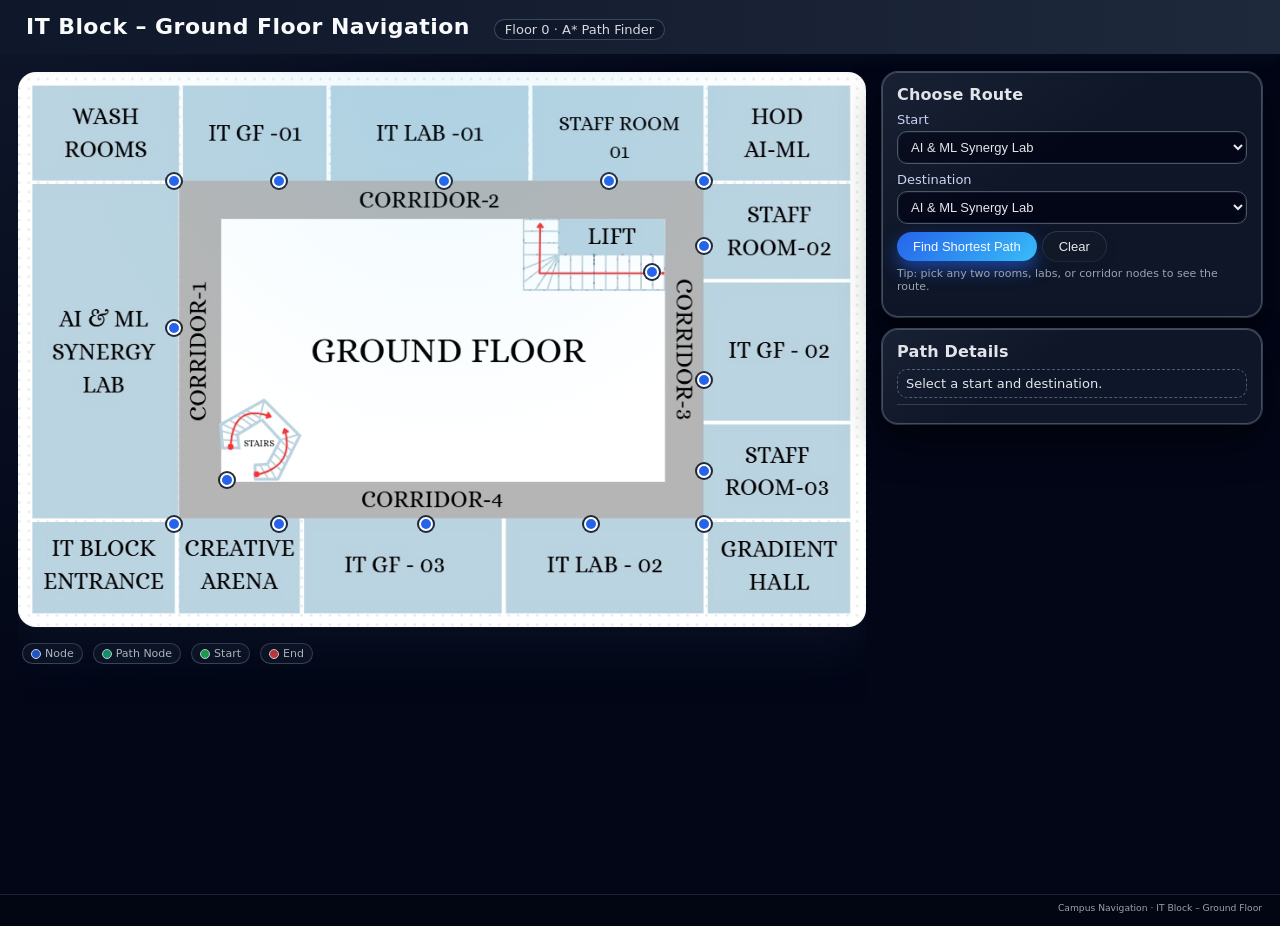
==== commit 6dc78ccb: "addaed" ====
--- a/data/Buildings/IT_block/floors/floor0/index.html
+++ b/data/Buildings/IT_block/floors/floor0/index.html
@@ -7,7 +7,7 @@
 </head>
 <body>
   <header class="top-bar">
-    <h1>IT Block – Ground Floor Navigation</h1>
+    <h1>IT Block – Ground Floor Navigation</h1><br>
     <span class="subtitle">Floor 0 · A* Path Finder</span>
   </header>
 
@@ -64,6 +64,9 @@
 
       <div class="card">
         <h2>Path Details</h2>
+        <button id="toFloor1Btn" class="secondary" style="display:none;">
+  Continue on Floor 1
+</button>
         <div id="path-summary" class="path-summary">
           Select a start and destination.
         </div>
